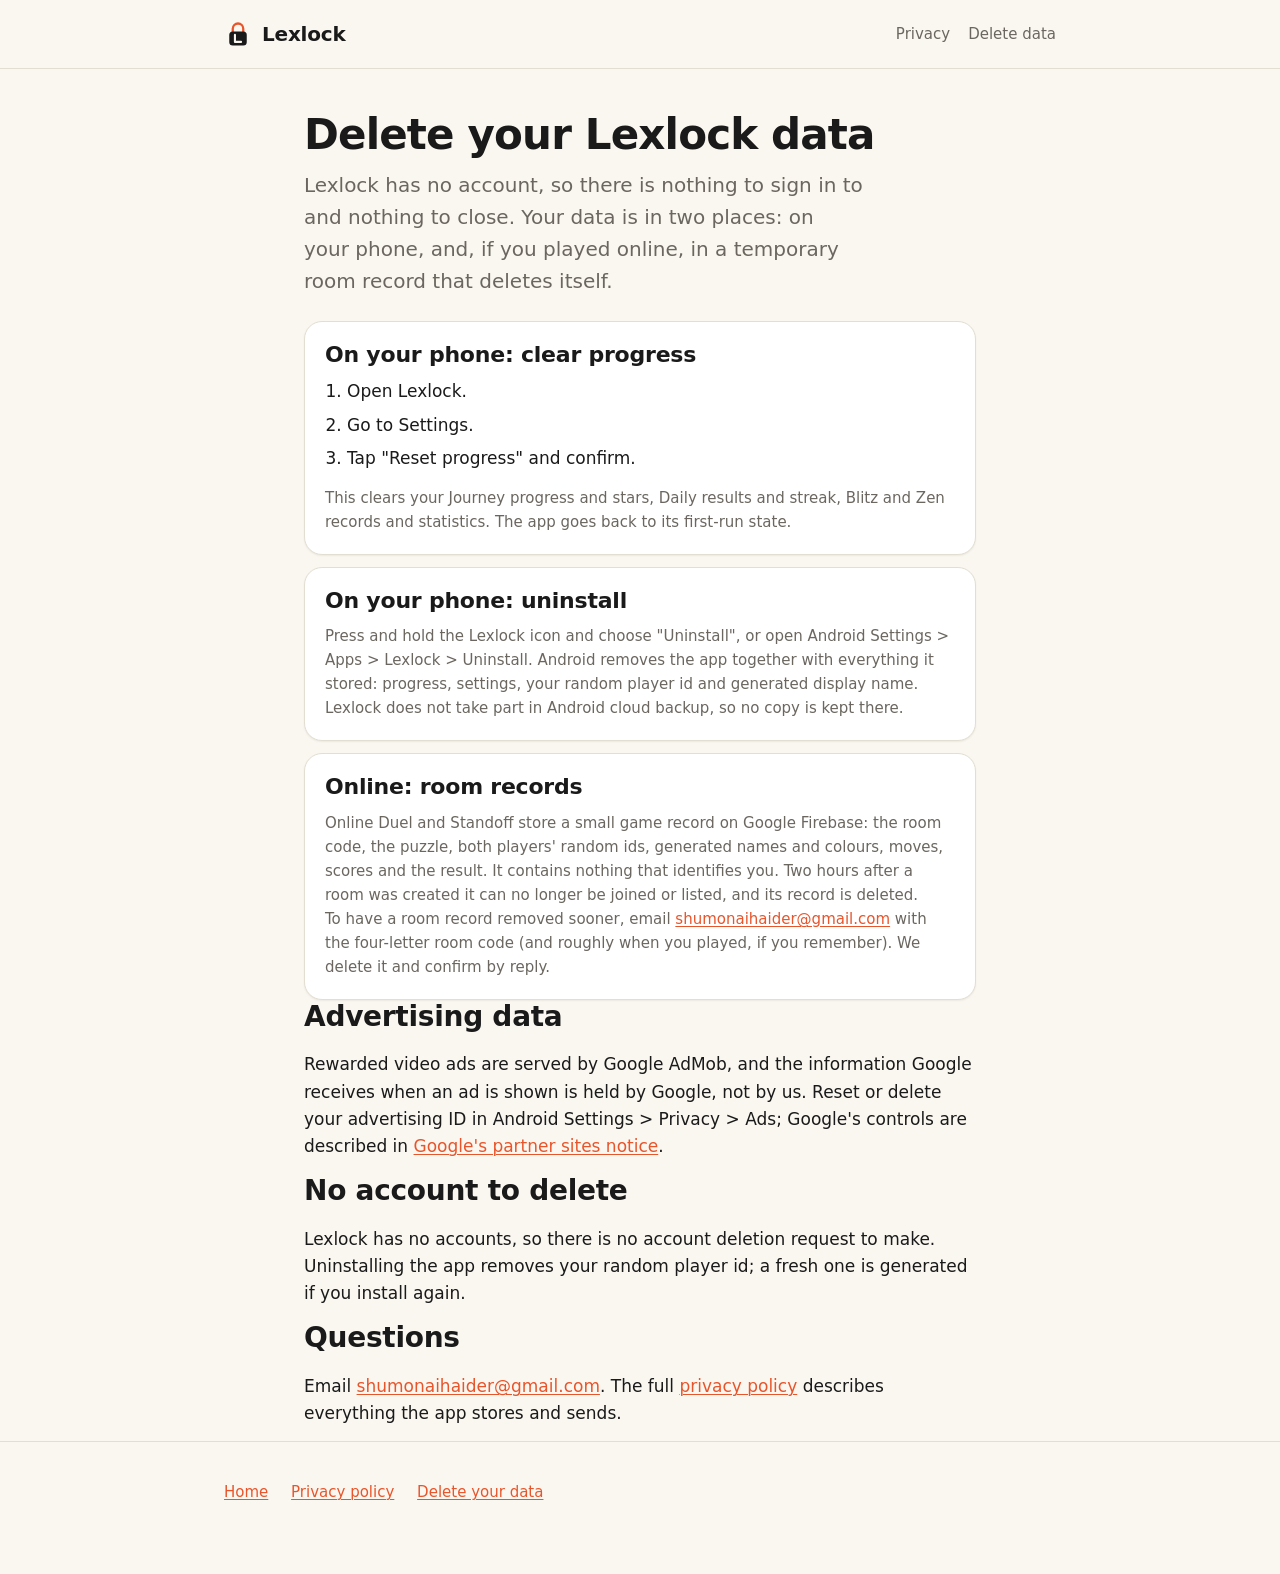
==== delete-data.html @ 3b3118c1 "Lexlock site: privacy policy and data deletion" ====
<!DOCTYPE html>
<html lang="en">
<head>
<meta charset="utf-8">
<meta name="viewport" content="width=device-width, initial-scale=1">
<title>Delete your data - Lexlock</title>
<meta name="description" content="How to delete your Lexlock data. Progress lives on your phone; online room records expire on their own; email us to remove one sooner.">
<meta name="theme-color" content="#FAF7F0" media="(prefers-color-scheme: light)">
<meta name="theme-color" content="#141414" media="(prefers-color-scheme: dark)">
<link rel="icon" href="data:image/svg+xml,%3Csvg xmlns='http://www.w3.org/2000/svg' viewBox='0 0 32 32'%3E%3Crect width='32' height='32' rx='7' fill='%23FAF7F0'/%3E%3Cpath d='M10 14v-4a6 6 0 0 1 12 0v4' fill='none' stroke='%23E8552B' stroke-width='2.6' stroke-linecap='round'/%3E%3Crect x='6' y='13' width='20' height='16' rx='4' fill='%231A1A1A'/%3E%3Cpath d='M12.5 17v8h7' fill='none' stroke='%23FAF7F0' stroke-width='2.4' stroke-linecap='round' stroke-linejoin='round'/%3E%3C/svg%3E">
<link rel="stylesheet" href="style.css">
</head>
<body>

<div class="top">
  <div class="wrap">
    <a class="brand" href="index.html">
      <svg viewBox="0 0 32 32" aria-hidden="true"><path d="M10 14v-4a6 6 0 0 1 12 0v4" fill="none" stroke="var(--accent)" stroke-width="2.6" stroke-linecap="round"/><rect x="6" y="13" width="20" height="16" rx="4" fill="var(--ink)"/><path d="M12.5 17v8h7" fill="none" stroke="var(--bg)" stroke-width="2.4" stroke-linecap="round" stroke-linejoin="round"/></svg>
      Lexlock
    </a>
    <nav><a href="privacy.html">Privacy</a><a href="delete-data.html">Delete data</a></nav>
  </div>
</div>

<main class="wrap narrow">
  <h1 style="font-size:clamp(30px,6vw,42px);margin:44px 0 12px;text-align:left">Delete your Lexlock data</h1>
  <p class="lead" style="text-align:left;margin:0 0 24px">Lexlock has no account, so there is nothing to sign in to and nothing to close. Your data is in two places: on your phone, and, if you played online, in a temporary room record that deletes itself.</p>

  <div class="card" style="margin-bottom:12px">
    <h2 style="font-size:22px;margin-bottom:10px">On your phone: clear progress</h2>
    <ol>
      <li>Open Lexlock.</li>
      <li>Go to Settings.</li>
      <li>Tap "Reset progress" and confirm.</li>
    </ol>
    <p style="margin:0">This clears your Journey progress and stars, Daily results and streak, Blitz and Zen records and statistics. The app goes back to its first-run state.</p>
  </div>

  <div class="card" style="margin-bottom:12px">
    <h2 style="font-size:22px;margin-bottom:10px">On your phone: uninstall</h2>
    <p style="margin:0">Press and hold the Lexlock icon and choose "Uninstall", or open Android Settings &gt; Apps &gt; Lexlock &gt; Uninstall. Android removes the app together with everything it stored: progress, settings, your random player id and generated display name. Lexlock does not take part in Android cloud backup, so no copy is kept there.</p>
  </div>

  <div class="card">
    <h2 style="font-size:22px;margin-bottom:10px">Online: room records</h2>
    <p>Online Duel and Standoff store a small game record on Google Firebase: the room code, the puzzle, both players' random ids, generated names and colours, moves, scores and the result. It contains nothing that identifies you. Two hours after a room was created it can no longer be joined or listed, and its record is deleted.</p>
    <p style="margin:0">To have a room record removed sooner, email <a href="mailto:shumonaihaider@gmail.com">shumonaihaider@gmail.com</a> with the four-letter room code (and roughly when you played, if you remember). We delete it and confirm by reply.</p>
  </div>

  <h2>Advertising data</h2>
  <p>Rewarded video ads are served by Google AdMob, and the information Google receives when an ad is shown is held by Google, not by us. Reset or delete your advertising ID in Android Settings &gt; Privacy &gt; Ads; Google's controls are described in <a href="https://policies.google.com/technologies/partner-sites">Google's partner sites notice</a>.</p>

  <h2>No account to delete</h2>
  <p>Lexlock has no accounts, so there is no account deletion request to make. Uninstalling the app removes your random player id; a fresh one is generated if you install again.</p>

  <h2>Questions</h2>
  <p>Email <a href="mailto:shumonaihaider@gmail.com">shumonaihaider@gmail.com</a>. The full <a href="privacy.html">privacy policy</a> describes everything the app stores and sends.</p>
</main>

<footer>
  <div class="wrap">
    <nav>
      <a href="index.html">Home</a>
      <a href="privacy.html">Privacy policy</a>
      <a href="delete-data.html">Delete your data</a>
    </nav>
  </div>
</footer>

</body>
</html>
---- style.css ----
/* Lexlock site. Paper, ink, one ember accent. No network fonts: Manrope when installed, system otherwise. */
:root {
  --bg: #FAF7F0;
  --surface: #FFFFFF;
  --ink: #1A1A1A;
  --ink-2: #6B6760;
  --line: #E3DED2;
  --accent: #E8552B;
  --accent-ink: #FFFFFF;
  --lock: #1A1A1A;
  --lock-ink: #FAF7F0;
  color-scheme: light dark;
}
@media (prefers-color-scheme: dark) {
  :root {
    --bg: #141414;
    --surface: #1E1E1E;
    --ink: #F2EEE6;
    --ink-2: #A39E95;
    --line: #2C2C2C;
    --accent: #FF6B3D;
    --accent-ink: #141414;
    --lock: #F2EEE6;
    --lock-ink: #141414;
  }
}

* { box-sizing: border-box; }
html { -webkit-text-size-adjust: 100%; scroll-behavior: smooth; }
body {
  margin: 0;
  background: var(--bg);
  color: var(--ink);
  font: 17px/1.6 Manrope, "Manrope Variable", "Segoe UI", system-ui, -apple-system, Roboto, "Helvetica Neue", Arial, sans-serif;
  font-variant-numeric: tabular-nums;
}
a { color: var(--accent); text-decoration-thickness: 1px; text-underline-offset: 2px; overflow-wrap: anywhere; }
a:hover { text-decoration-thickness: 2px; }
.wrap { max-width: 880px; margin: 0 auto; padding: 0 24px; }
.narrow { max-width: 720px; }

.top { padding: 18px 0; border-bottom: 1px solid var(--line); }
.top .wrap { display: flex; align-items: center; justify-content: space-between; gap: 16px; }
.brand { display: inline-flex; align-items: center; gap: 10px; color: var(--ink); text-decoration: none; font-weight: 700; font-size: 20px; letter-spacing: -0.01em; }
.brand svg { width: 28px; height: 28px; }
.top nav a { color: var(--ink-2); text-decoration: none; margin-left: 18px; font-size: 15px; }
.top nav a:hover { color: var(--ink); }

.hero { padding: 72px 0 56px; text-align: center; }
h1 { font-size: clamp(36px, 7vw, 56px); line-height: 1.05; margin: 0 0 14px; font-weight: 700; letter-spacing: -0.02em; }
h1 em { font-style: normal; color: var(--accent); }
.lead { font-size: clamp(17px, 2.4vw, 20px); color: var(--ink-2); max-width: 560px; margin: 0 auto; }
.cta {
  display: inline-flex; align-items: center; gap: 8px; margin-top: 28px; padding: 12px 20px;
  background: var(--ink); color: var(--bg); border-radius: 14px; text-decoration: none; font-weight: 600; font-size: 15px;
  transition: transform 180ms ease;
}
.cta:hover { transform: translateY(-1px); }
.cta:active { transform: scale(0.98); }
.meta { color: var(--ink-2); font-size: 15px; margin-top: 14px; }

section { padding: 40px 0; border-top: 1px solid var(--line); }
h2 { font-size: 28px; line-height: 1.2; margin: 0 0 18px; font-weight: 700; letter-spacing: -0.01em; }
h3 { font-size: 17px; margin: 0 0 6px; font-weight: 700; }
p { margin: 0 0 14px; }
ul, ol { margin: 0 0 14px; padding-left: 22px; }
li { margin: 6px 0; }
.note { color: var(--ink-2); font-size: 15px; }

.grid { display: grid; gap: 12px; grid-template-columns: repeat(auto-fit, minmax(240px, 1fr)); }
.card { background: var(--surface); border: 1px solid var(--line); border-radius: 18px; padding: 20px; box-shadow: 0 1px 2px rgba(0, 0, 0, 0.06); }
.card p { margin: 0; color: var(--ink-2); font-size: 15px; }
.card.accent { border-color: var(--accent); }
.card.accent p { color: var(--ink); font-size: 17px; }
.card.accent li b { color: var(--ink); }
.steps { counter-reset: s; list-style: none; padding: 0; display: grid; gap: 12px; grid-template-columns: repeat(auto-fit, minmax(200px, 1fr)); }
.steps li { counter-increment: s; background: var(--surface); border: 1px solid var(--line); border-radius: 18px; padding: 18px; margin: 0; }
.steps li::before {
  content: counter(s); display: flex; align-items: center; justify-content: center;
  width: 30px; height: 30px; border-radius: 10px; background: var(--accent); color: var(--accent-ink);
  font-weight: 700; font-size: 15px; margin-bottom: 10px;
}

/* Demo: an empty 4-letter slot, Q lands in the second square, AQUA locks. Static end state when motion is reduced. */
.demo { display: flex; justify-content: center; align-items: center; gap: 6px; margin: 44px auto 0; perspective: 600px; }
.tile {
  width: 52px; height: 52px; border-radius: 10px; border: 1px solid var(--line);
  background: var(--lock); color: var(--lock-ink);
  display: flex; align-items: center; justify-content: center;
  font-weight: 600; font-size: 26px; text-transform: uppercase; letter-spacing: 0.02em;
  animation: tile-lock 6s ease-in-out infinite;
}
.tile:nth-child(2) { animation-delay: 45ms; }
.tile:nth-child(3) { animation-delay: 90ms; }
.tile:nth-child(4) { animation-delay: 135ms; }
.tile span { display: block; animation: letter-locked 6s ease-in-out infinite; }
.tile.q span { animation-name: letter-q; }
.pill {
  position: relative; margin-left: 6px; min-width: 44px; height: 26px; padding: 0 10px; border-radius: 13px;
  background: var(--surface); border: 1px solid var(--line); color: var(--ink-2);
  font-size: 13px; font-weight: 600; display: inline-flex; align-items: center; justify-content: center;
}
.pill span { position: absolute; inset: 0; display: flex; align-items: center; justify-content: center; opacity: 0; }
.pill .a { animation: pill-a 6s ease-in-out infinite; }
.pill .b { animation: pill-b 6s ease-in-out infinite; }
.pill .c { opacity: 1; animation: pill-c 6s ease-in-out infinite; }
.pill svg { width: 12px; height: 12px; }

@keyframes tile-lock {
  0%, 29%   { background: var(--surface); color: var(--ink); transform: rotateX(0); }
  32%       { background: var(--surface); color: var(--ink); transform: rotateX(90deg); }
  35%, 90%  { background: var(--lock); color: var(--lock-ink); transform: rotateX(0); }
  95%, 100% { background: var(--surface); color: var(--ink); transform: rotateX(0); }
}
@keyframes letter-locked {
  0%, 33%   { opacity: 0; }
  36%, 90%  { opacity: 1; }
  95%, 100% { opacity: 0; }
}
@keyframes letter-q {
  0%, 14%   { opacity: 0; transform: scale(0.6); }
  18%       { opacity: 1; transform: scale(1.08); }
  21%, 90%  { opacity: 1; transform: scale(1); }
  95%, 100% { opacity: 0; transform: scale(1); }
}
@keyframes pill-a { 0%, 16% { opacity: 1; } 19%, 93% { opacity: 0; } 97%, 100% { opacity: 1; } }
@keyframes pill-b { 0%, 16% { opacity: 0; } 19%, 30% { opacity: 1; } 33%, 100% { opacity: 0; } }
@keyframes pill-c { 0%, 31% { opacity: 0; } 35%, 90% { opacity: 1; } 95%, 100% { opacity: 0; } }
@media (prefers-reduced-motion: reduce) {
  .tile, .tile span, .pill span { animation: none; }
  html { scroll-behavior: auto; }
}

footer { border-top: 1px solid var(--line); padding: 32px 0 56px; color: var(--ink-2); font-size: 15px; }
footer nav a { display: inline-block; margin: 0 18px 8px 0; padding: 6px 0; }

@media (max-width: 520px) {
  body { font-size: 16px; }
  .hero { padding: 48px 0 40px; }
  section { padding: 32px 0; }
  .top nav a { margin-left: 12px; }
}
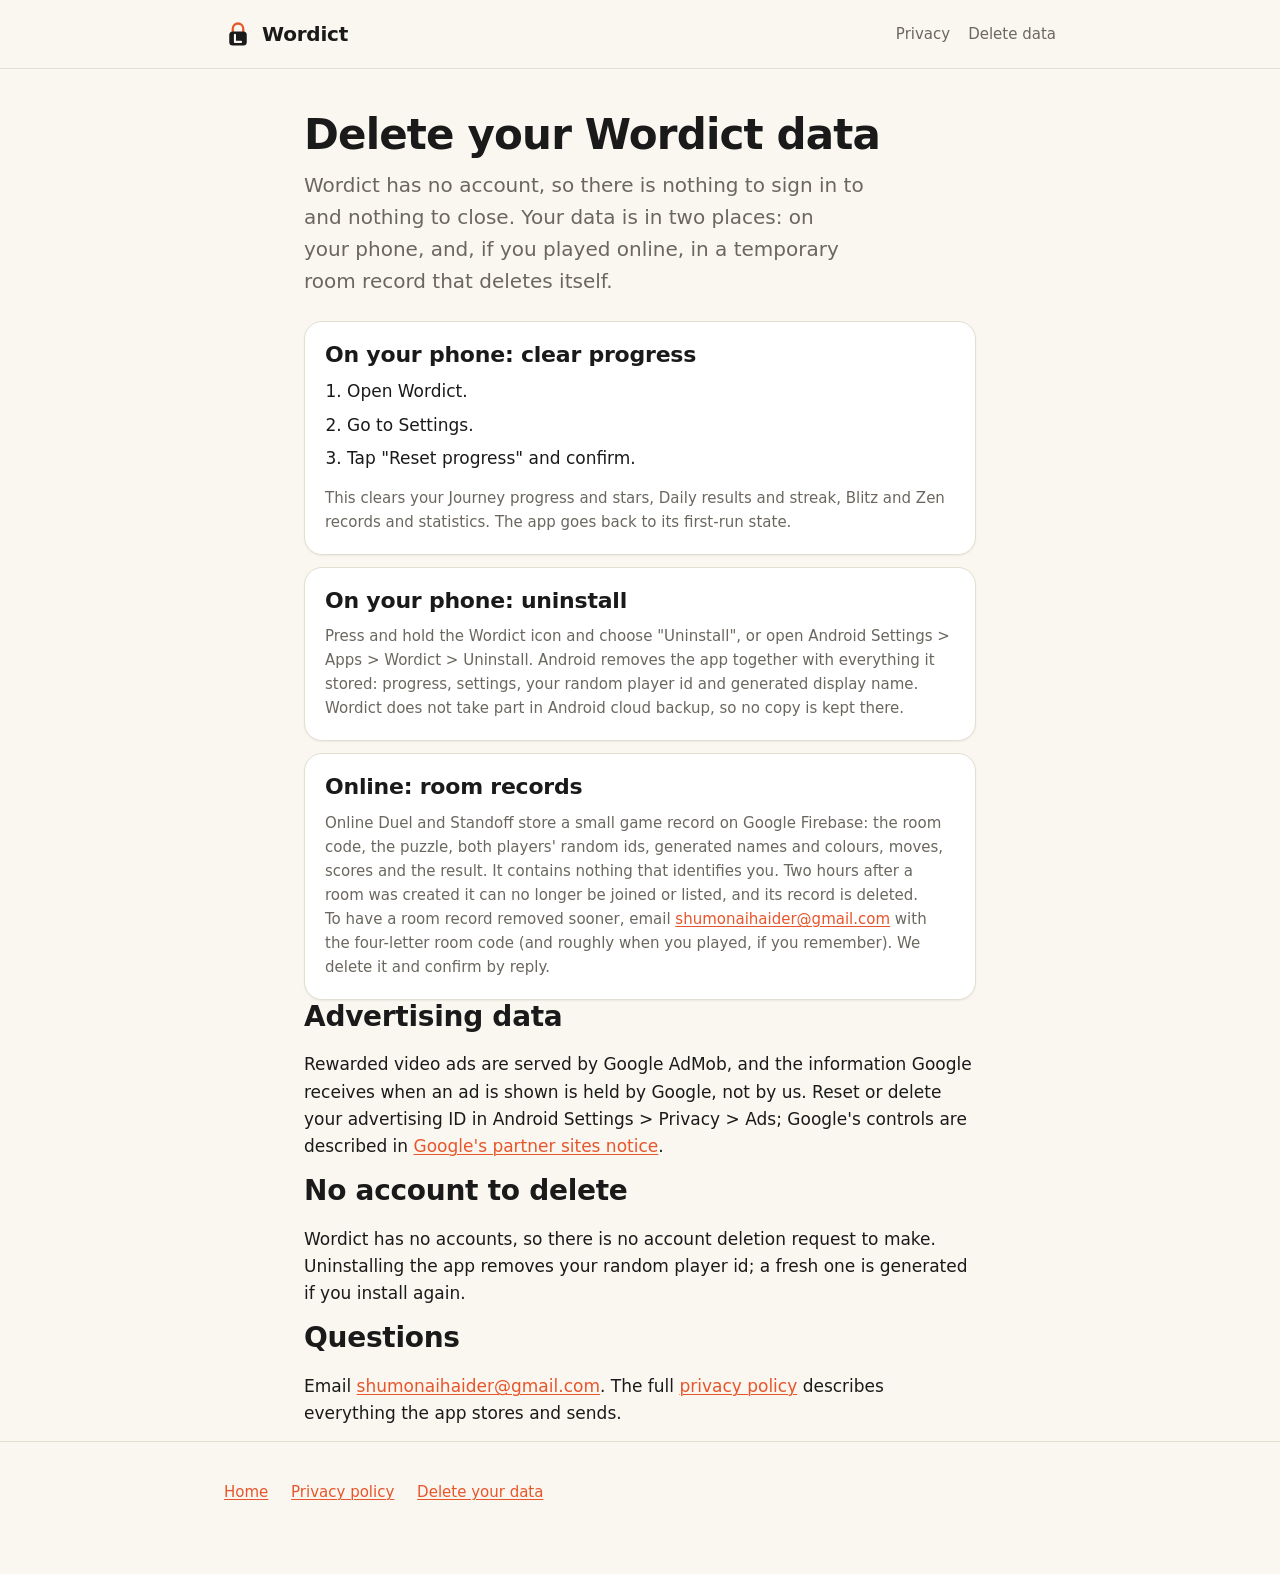
==== commit 336dd116: "Wordict naming" ====
--- a/delete-data.html
+++ b/delete-data.html
@@ -3,8 +3,8 @@
 <head>
 <meta charset="utf-8">
 <meta name="viewport" content="width=device-width, initial-scale=1">
-<title>Delete your data - Lexlock</title>
-<meta name="description" content="How to delete your Lexlock data. Progress lives on your phone; online room records expire on their own; email us to remove one sooner.">
+<title>Delete your data - Wordict</title>
+<meta name="description" content="How to delete your Wordict data. Progress lives on your phone; online room records expire on their own; email us to remove one sooner.">
 <meta name="theme-color" content="#FAF7F0" media="(prefers-color-scheme: light)">
 <meta name="theme-color" content="#141414" media="(prefers-color-scheme: dark)">
 <link rel="icon" href="data:image/svg+xml,%3Csvg xmlns='http://www.w3.org/2000/svg' viewBox='0 0 32 32'%3E%3Crect width='32' height='32' rx='7' fill='%23FAF7F0'/%3E%3Cpath d='M10 14v-4a6 6 0 0 1 12 0v4' fill='none' stroke='%23E8552B' stroke-width='2.6' stroke-linecap='round'/%3E%3Crect x='6' y='13' width='20' height='16' rx='4' fill='%231A1A1A'/%3E%3Cpath d='M12.5 17v8h7' fill='none' stroke='%23FAF7F0' stroke-width='2.4' stroke-linecap='round' stroke-linejoin='round'/%3E%3C/svg%3E">
@@ -16,20 +16,20 @@
   <div class="wrap">
     <a class="brand" href="index.html">
       <svg viewBox="0 0 32 32" aria-hidden="true"><path d="M10 14v-4a6 6 0 0 1 12 0v4" fill="none" stroke="var(--accent)" stroke-width="2.6" stroke-linecap="round"/><rect x="6" y="13" width="20" height="16" rx="4" fill="var(--ink)"/><path d="M12.5 17v8h7" fill="none" stroke="var(--bg)" stroke-width="2.4" stroke-linecap="round" stroke-linejoin="round"/></svg>
-      Lexlock
+      Wordict
     </a>
     <nav><a href="privacy.html">Privacy</a><a href="delete-data.html">Delete data</a></nav>
   </div>
 </div>
 
 <main class="wrap narrow">
-  <h1 style="font-size:clamp(30px,6vw,42px);margin:44px 0 12px;text-align:left">Delete your Lexlock data</h1>
-  <p class="lead" style="text-align:left;margin:0 0 24px">Lexlock has no account, so there is nothing to sign in to and nothing to close. Your data is in two places: on your phone, and, if you played online, in a temporary room record that deletes itself.</p>
+  <h1 style="font-size:clamp(30px,6vw,42px);margin:44px 0 12px;text-align:left">Delete your Wordict data</h1>
+  <p class="lead" style="text-align:left;margin:0 0 24px">Wordict has no account, so there is nothing to sign in to and nothing to close. Your data is in two places: on your phone, and, if you played online, in a temporary room record that deletes itself.</p>
 
   <div class="card" style="margin-bottom:12px">
     <h2 style="font-size:22px;margin-bottom:10px">On your phone: clear progress</h2>
     <ol>
-      <li>Open Lexlock.</li>
+      <li>Open Wordict.</li>
       <li>Go to Settings.</li>
       <li>Tap "Reset progress" and confirm.</li>
     </ol>
@@ -38,7 +38,7 @@
 
   <div class="card" style="margin-bottom:12px">
     <h2 style="font-size:22px;margin-bottom:10px">On your phone: uninstall</h2>
-    <p style="margin:0">Press and hold the Lexlock icon and choose "Uninstall", or open Android Settings &gt; Apps &gt; Lexlock &gt; Uninstall. Android removes the app together with everything it stored: progress, settings, your random player id and generated display name. Lexlock does not take part in Android cloud backup, so no copy is kept there.</p>
+    <p style="margin:0">Press and hold the Wordict icon and choose "Uninstall", or open Android Settings &gt; Apps &gt; Wordict &gt; Uninstall. Android removes the app together with everything it stored: progress, settings, your random player id and generated display name. Wordict does not take part in Android cloud backup, so no copy is kept there.</p>
   </div>
 
   <div class="card">
@@ -51,7 +51,7 @@
   <p>Rewarded video ads are served by Google AdMob, and the information Google receives when an ad is shown is held by Google, not by us. Reset or delete your advertising ID in Android Settings &gt; Privacy &gt; Ads; Google's controls are described in <a href="https://policies.google.com/technologies/partner-sites">Google's partner sites notice</a>.</p>
 
   <h2>No account to delete</h2>
-  <p>Lexlock has no accounts, so there is no account deletion request to make. Uninstalling the app removes your random player id; a fresh one is generated if you install again.</p>
+  <p>Wordict has no accounts, so there is no account deletion request to make. Uninstalling the app removes your random player id; a fresh one is generated if you install again.</p>
 
   <h2>Questions</h2>
   <p>Email <a href="mailto:shumonaihaider@gmail.com">shumonaihaider@gmail.com</a>. The full <a href="privacy.html">privacy policy</a> describes everything the app stores and sends.</p>
--- a/style.css
+++ b/style.css
@@ -1,4 +1,4 @@
-/* Lexlock site. Paper, ink, one ember accent. No network fonts: Manrope when installed, system otherwise. */
+/* Wordict site. Paper, ink, one ember accent. No network fonts: Manrope when installed, system otherwise. */
 :root {
   --bg: #FAF7F0;
   --surface: #FFFFFF;
